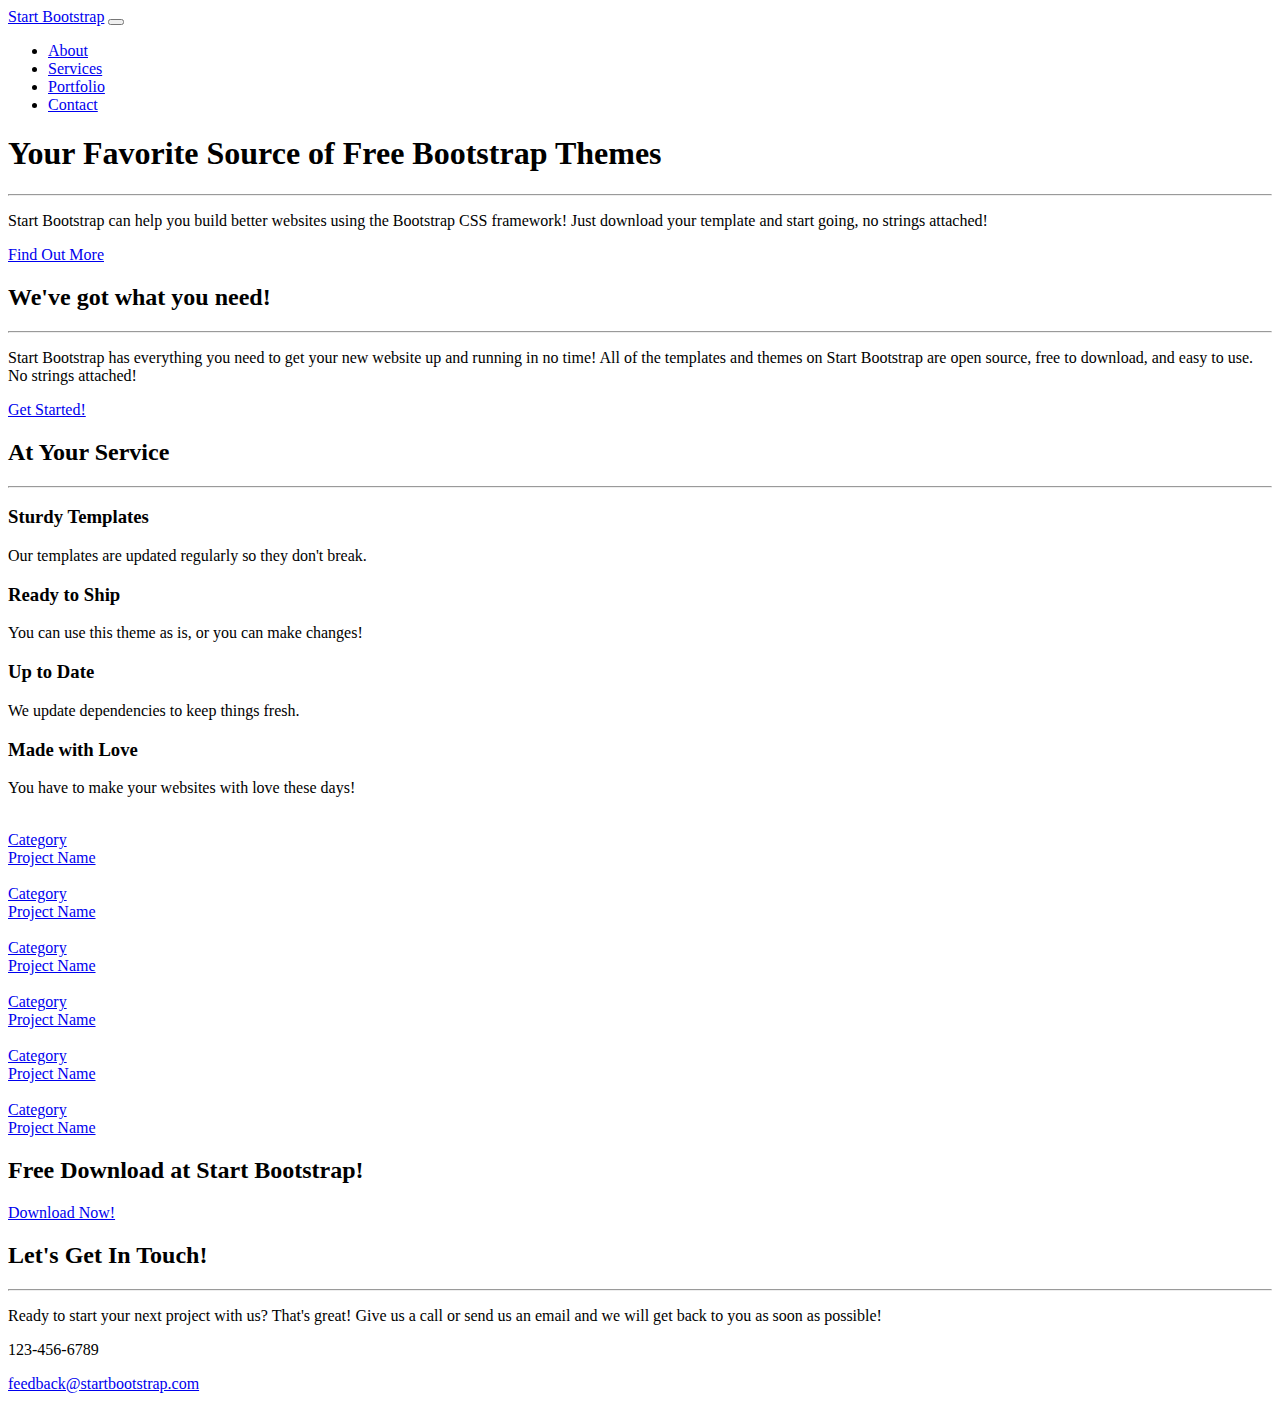
==== index.html @ c8d37601 "Add files via upload" ====
<!DOCTYPE html>
<html lang="en">

  <head>

    <meta charset="utf-8">
    <meta name="viewport" content="width=device-width, initial-scale=1, shrink-to-fit=no">
    <meta name="description" content="">
    <meta name="author" content="">

    <title>Creative - Start Bootstrap Theme</title>

    <!-- Bootstrap core CSS -->
    <link href="vendor/bootstrap/css/bootstrap.min.css" rel="stylesheet">

    <!-- Custom fonts for this template -->
    <link href="vendor/font-awesome/css/font-awesome.min.css" rel="stylesheet" type="text/css">
    <link href='https://fonts.googleapis.com/css?family=Open+Sans:300italic,400italic,600italic,700italic,800italic,400,300,600,700,800' rel='stylesheet' type='text/css'>
    <link href='https://fonts.googleapis.com/css?family=Merriweather:400,300,300italic,400italic,700,700italic,900,900italic' rel='stylesheet' type='text/css'>

    <!-- Plugin CSS -->
    <link href="vendor/magnific-popup/magnific-popup.css" rel="stylesheet">

    <!-- Custom styles for this template -->
    <link href="css/creative.min.css" rel="stylesheet">

  </head>

  <body id="page-top">

    <!-- Navigation -->
    <nav class="navbar navbar-expand-lg navbar-light fixed-top" id="mainNav">
      <div class="container">
        <a class="navbar-brand js-scroll-trigger" href="#page-top">Start Bootstrap</a>
        <button class="navbar-toggler navbar-toggler-right" type="button" data-toggle="collapse" data-target="#navbarResponsive" aria-controls="navbarResponsive" aria-expanded="false" aria-label="Toggle navigation">
          <span class="navbar-toggler-icon"></span>
        </button>
        <div class="collapse navbar-collapse" id="navbarResponsive">
          <ul class="navbar-nav ml-auto">
            <li class="nav-item">
              <a class="nav-link js-scroll-trigger" href="#about">About</a>
            </li>
            <li class="nav-item">
              <a class="nav-link js-scroll-trigger" href="#services">Services</a>
            </li>
            <li class="nav-item">
              <a class="nav-link js-scroll-trigger" href="#portfolio">Portfolio</a>
            </li>
            <li class="nav-item">
              <a class="nav-link js-scroll-trigger" href="#contact">Contact</a>
            </li>
          </ul>
        </div>
      </div>
    </nav>

    <header class="masthead text-center text-white d-flex">
      <div class="container my-auto">
        <div class="row">
          <div class="col-lg-10 mx-auto">
            <h1 class="text-uppercase">
              <strong>Your Favorite Source of Free Bootstrap Themes</strong>
            </h1>
            <hr>
          </div>
          <div class="col-lg-8 mx-auto">
            <p class="text-faded mb-5">Start Bootstrap can help you build better websites using the Bootstrap CSS framework! Just download your template and start going, no strings attached!</p>
            <a class="btn btn-primary btn-xl js-scroll-trigger" href="#about">Find Out More</a>
          </div>
        </div>
      </div>
    </header>

    <section class="bg-primary" id="about">
      <div class="container">
        <div class="row">
          <div class="col-lg-8 mx-auto text-center">
            <h2 class="section-heading text-white">We've got what you need!</h2>
            <hr class="light my-4">
            <p class="text-faded mb-4">Start Bootstrap has everything you need to get your new website up and running in no time! All of the templates and themes on Start Bootstrap are open source, free to download, and easy to use. No strings attached!</p>
            <a class="btn btn-light btn-xl js-scroll-trigger" href="#services">Get Started!</a>
          </div>
        </div>
      </div>
    </section>

    <section id="services">
      <div class="container">
        <div class="row">
          <div class="col-lg-12 text-center">
            <h2 class="section-heading">At Your Service</h2>
            <hr class="my-4">
          </div>
        </div>
      </div>
      <div class="container">
        <div class="row">
          <div class="col-lg-3 col-md-6 text-center">
            <div class="service-box mt-5 mx-auto">
              <i class="fa fa-4x fa-diamond text-primary mb-3 sr-icons"></i>
              <h3 class="mb-3">Sturdy Templates</h3>
              <p class="text-muted mb-0">Our templates are updated regularly so they don't break.</p>
            </div>
          </div>
          <div class="col-lg-3 col-md-6 text-center">
            <div class="service-box mt-5 mx-auto">
              <i class="fa fa-4x fa-paper-plane text-primary mb-3 sr-icons"></i>
              <h3 class="mb-3">Ready to Ship</h3>
              <p class="text-muted mb-0">You can use this theme as is, or you can make changes!</p>
            </div>
          </div>
          <div class="col-lg-3 col-md-6 text-center">
            <div class="service-box mt-5 mx-auto">
              <i class="fa fa-4x fa-newspaper-o text-primary mb-3 sr-icons"></i>
              <h3 class="mb-3">Up to Date</h3>
              <p class="text-muted mb-0">We update dependencies to keep things fresh.</p>
            </div>
          </div>
          <div class="col-lg-3 col-md-6 text-center">
            <div class="service-box mt-5 mx-auto">
              <i class="fa fa-4x fa-heart text-primary mb-3 sr-icons"></i>
              <h3 class="mb-3">Made with Love</h3>
              <p class="text-muted mb-0">You have to make your websites with love these days!</p>
            </div>
          </div>
        </div>
      </div>
    </section>

    <section class="p-0" id="portfolio">
      <div class="container-fluid p-0">
        <div class="row no-gutters popup-gallery">
          <div class="col-lg-4 col-sm-6">
            <a class="portfolio-box" href="img/portfolio/fullsize/1.jpg">
              <img class="img-fluid" src="img/portfolio/thumbnails/1.jpg" alt="">
              <div class="portfolio-box-caption">
                <div class="portfolio-box-caption-content">
                  <div class="project-category text-faded">
                    Category
                  </div>
                  <div class="project-name">
                    Project Name
                  </div>
                </div>
              </div>
            </a>
          </div>
          <div class="col-lg-4 col-sm-6">
            <a class="portfolio-box" href="img/portfolio/fullsize/2.jpg">
              <img class="img-fluid" src="img/portfolio/thumbnails/2.jpg" alt="">
              <div class="portfolio-box-caption">
                <div class="portfolio-box-caption-content">
                  <div class="project-category text-faded">
                    Category
                  </div>
                  <div class="project-name">
                    Project Name
                  </div>
                </div>
              </div>
            </a>
          </div>
          <div class="col-lg-4 col-sm-6">
            <a class="portfolio-box" href="img/portfolio/fullsize/3.jpg">
              <img class="img-fluid" src="img/portfolio/thumbnails/3.jpg" alt="">
              <div class="portfolio-box-caption">
                <div class="portfolio-box-caption-content">
                  <div class="project-category text-faded">
                    Category
                  </div>
                  <div class="project-name">
                    Project Name
                  </div>
                </div>
              </div>
            </a>
          </div>
          <div class="col-lg-4 col-sm-6">
            <a class="portfolio-box" href="img/portfolio/fullsize/4.jpg">
              <img class="img-fluid" src="img/portfolio/thumbnails/4.jpg" alt="">
              <div class="portfolio-box-caption">
                <div class="portfolio-box-caption-content">
                  <div class="project-category text-faded">
                    Category
                  </div>
                  <div class="project-name">
                    Project Name
                  </div>
                </div>
              </div>
            </a>
          </div>
          <div class="col-lg-4 col-sm-6">
            <a class="portfolio-box" href="img/portfolio/fullsize/5.jpg">
              <img class="img-fluid" src="img/portfolio/thumbnails/5.jpg" alt="">
              <div class="portfolio-box-caption">
                <div class="portfolio-box-caption-content">
                  <div class="project-category text-faded">
                    Category
                  </div>
                  <div class="project-name">
                    Project Name
                  </div>
                </div>
              </div>
            </a>
          </div>
          <div class="col-lg-4 col-sm-6">
            <a class="portfolio-box" href="img/portfolio/fullsize/6.jpg">
              <img class="img-fluid" src="img/portfolio/thumbnails/6.jpg" alt="">
              <div class="portfolio-box-caption">
                <div class="portfolio-box-caption-content">
                  <div class="project-category text-faded">
                    Category
                  </div>
                  <div class="project-name">
                    Project Name
                  </div>
                </div>
              </div>
            </a>
          </div>
        </div>
      </div>
    </section>

    <section class="bg-dark text-white">
      <div class="container text-center">
        <h2 class="mb-4">Free Download at Start Bootstrap!</h2>
        <a class="btn btn-light btn-xl sr-button" href="http://startbootstrap.com/template-overviews/creative/">Download Now!</a>
      </div>
    </section>

    <section id="contact">
      <div class="container">
        <div class="row">
          <div class="col-lg-8 mx-auto text-center">
            <h2 class="section-heading">Let's Get In Touch!</h2>
            <hr class="my-4">
            <p class="mb-5">Ready to start your next project with us? That's great! Give us a call or send us an email and we will get back to you as soon as possible!</p>
          </div>
        </div>
        <div class="row">
          <div class="col-lg-4 ml-auto text-center">
            <i class="fa fa-phone fa-3x mb-3 sr-contact"></i>
            <p>123-456-6789</p>
          </div>
          <div class="col-lg-4 mr-auto text-center">
            <i class="fa fa-envelope-o fa-3x mb-3 sr-contact"></i>
            <p>
              <a href="mailto:your-email@your-domain.com">feedback@startbootstrap.com</a>
            </p>
          </div>
        </div>
      </div>
    </section>

    <!-- Bootstrap core JavaScript -->
    <script src="vendor/jquery/jquery.min.js"></script>
    <script src="vendor/bootstrap/js/bootstrap.bundle.min.js"></script>

    <!-- Plugin JavaScript -->
    <script src="vendor/jquery-easing/jquery.easing.min.js"></script>
    <script src="vendor/scrollreveal/scrollreveal.min.js"></script>
    <script src="vendor/magnific-popup/jquery.magnific-popup.min.js"></script>

    <!-- Custom scripts for this template -->
    <script src="js/creative.min.js"></script>

  </body>

</html>
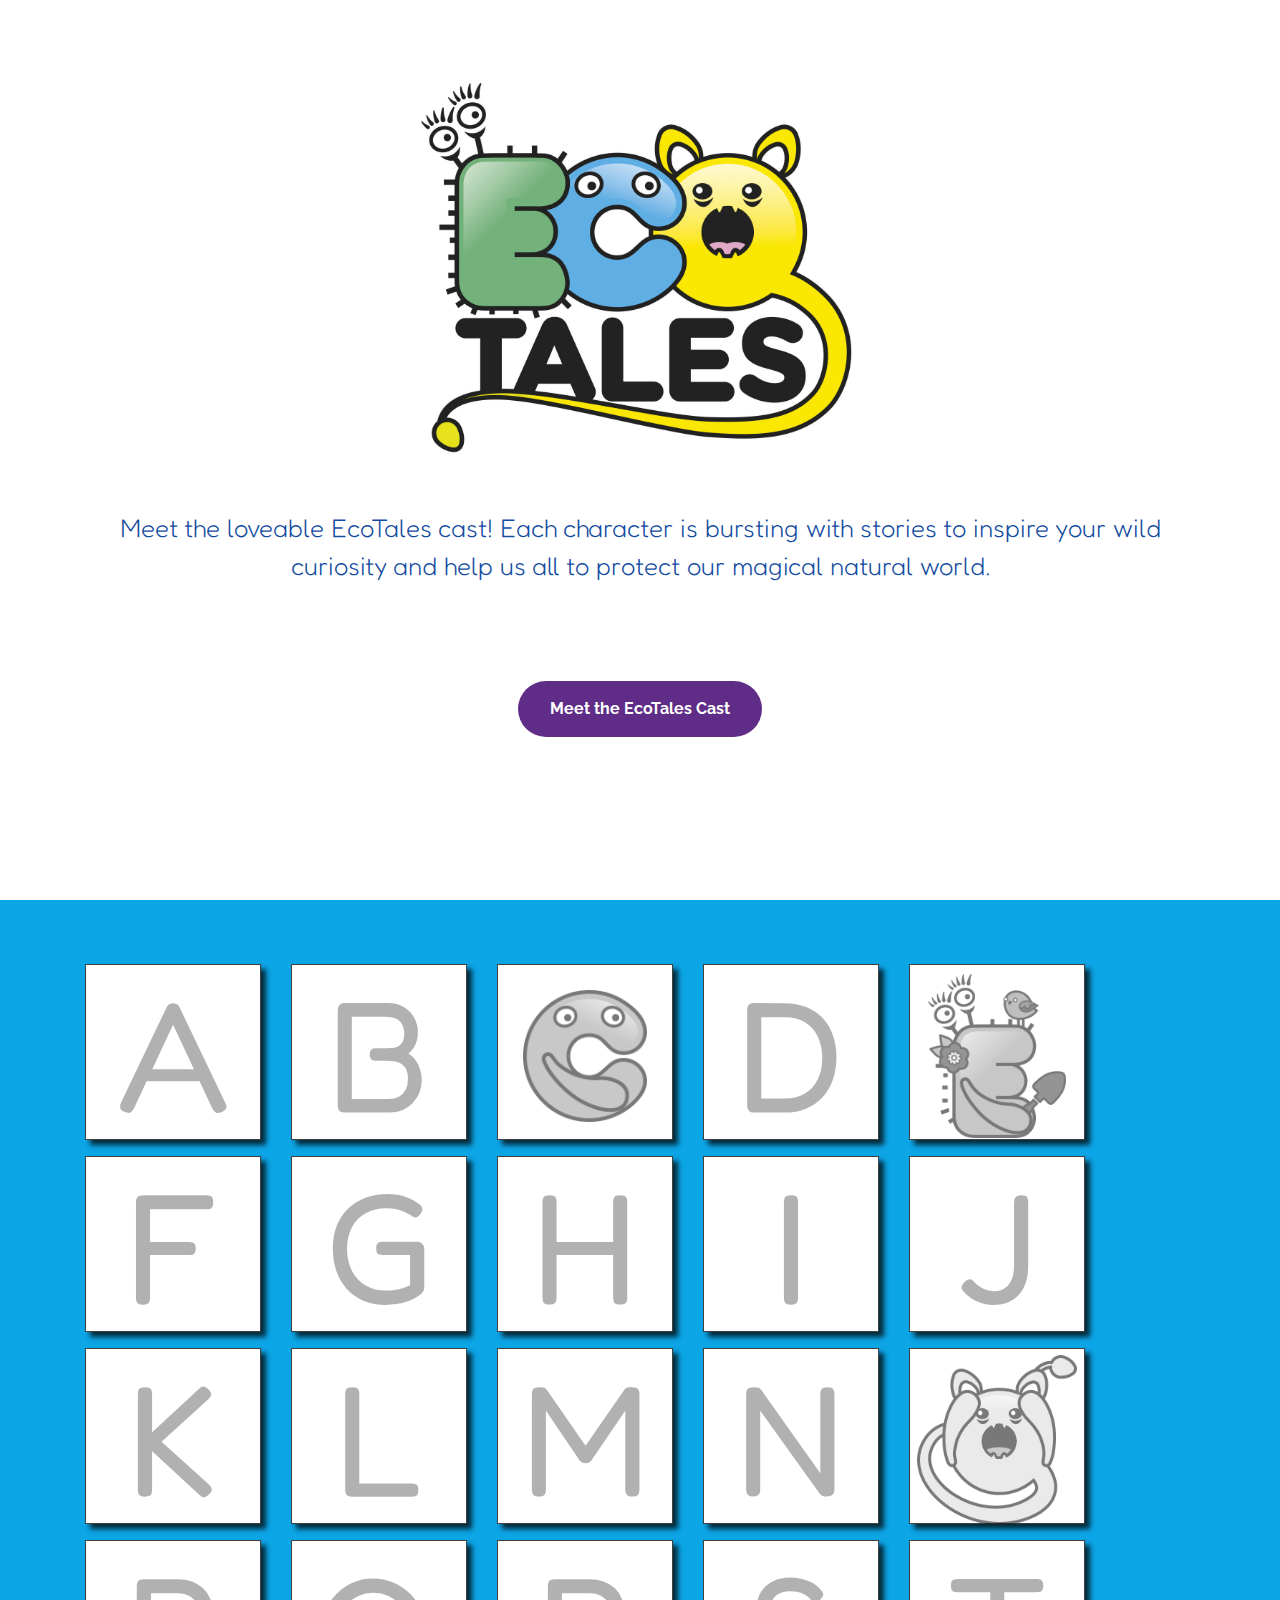
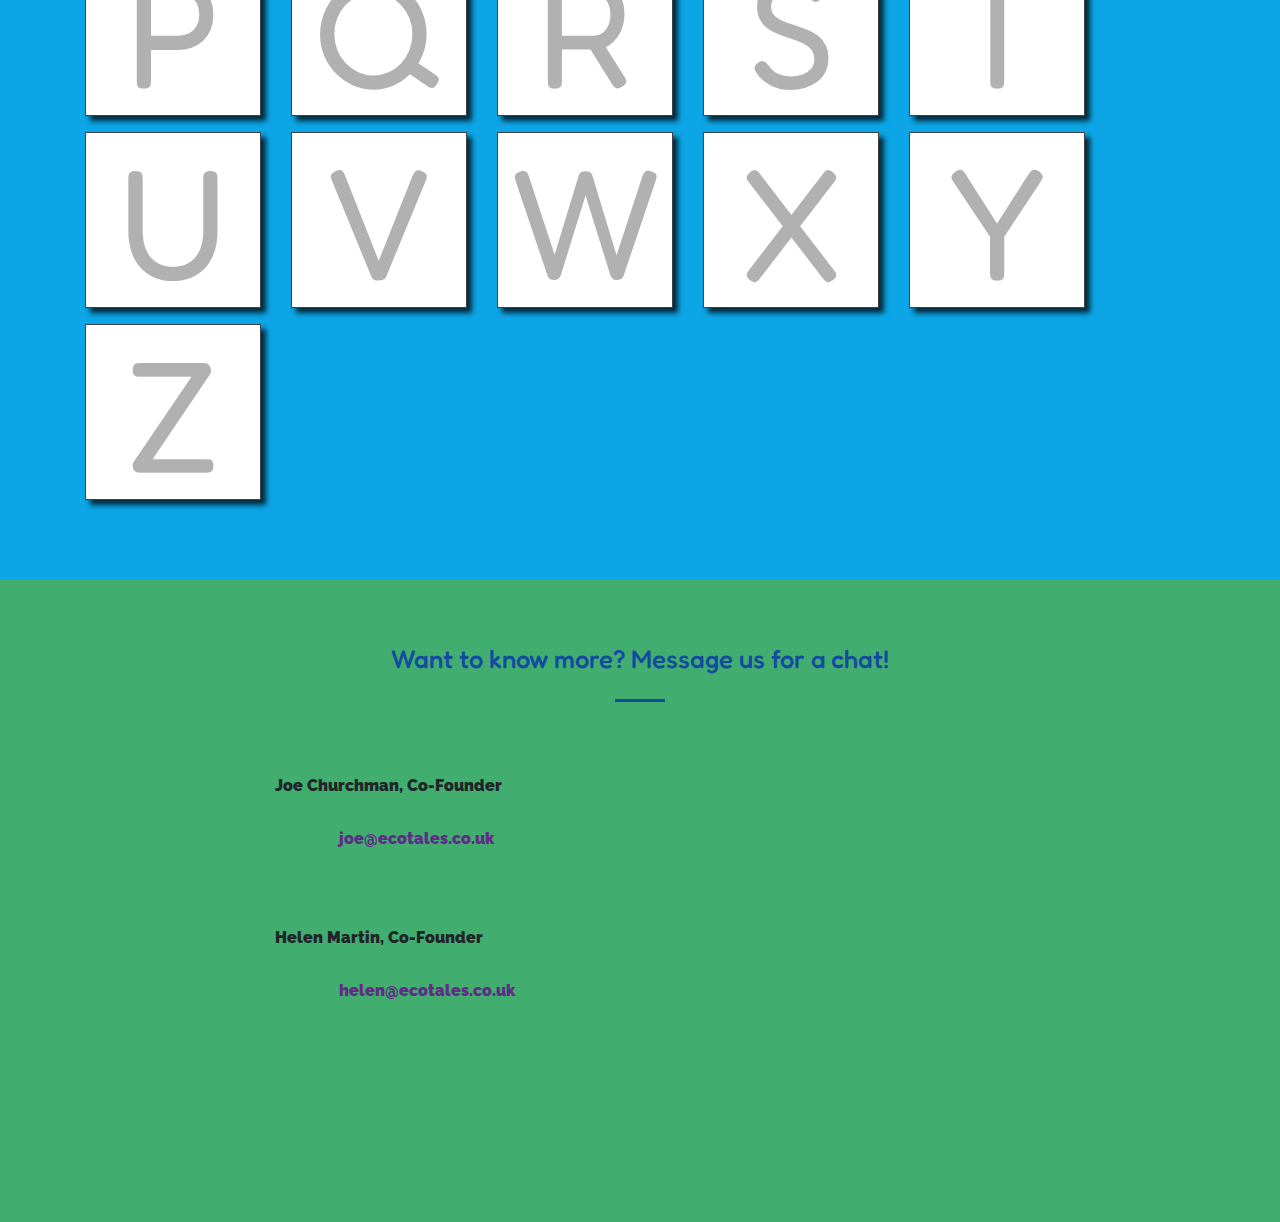
==== commit 66d33964: "e" ====
--- a/index.html
+++ b/index.html
@@ -8,43 +8,36 @@
     <meta name="description" content="">
     <meta name="author" content="">
 
-    <title>Creative - Start Bootstrap Theme</title>
+    <title>EcoTales</title>
 
     <!-- Bootstrap core CSS -->
     <link href="vendor/bootstrap/css/bootstrap.min.css" rel="stylesheet">
 
     <!-- Custom fonts for this template -->
     <link href="vendor/font-awesome/css/font-awesome.min.css" rel="stylesheet" type="text/css">
-    <link href='https://fonts.googleapis.com/css?family=Open+Sans:300italic,400italic,600italic,700italic,800italic,400,300,600,700,800' rel='stylesheet' type='text/css'>
-    <link href='https://fonts.googleapis.com/css?family=Merriweather:400,300,300italic,400italic,700,700italic,900,900italic' rel='stylesheet' type='text/css'>
+    <link href="https://fonts.googleapis.com/css?family=Fredoka+One|Raleway" rel="stylesheet">
 
     <!-- Plugin CSS -->
     <link href="vendor/magnific-popup/magnific-popup.css" rel="stylesheet">
 
     <!-- Custom styles for this template -->
-    <link href="css/creative.min.css" rel="stylesheet">
+    <link href="css/creative.css" rel="stylesheet">
 
   </head>
 
-  <body id="page-top">
+  <body id="home">
 
     <!-- Navigation -->
     <nav class="navbar navbar-expand-lg navbar-light fixed-top" id="mainNav">
       <div class="container">
-        <a class="navbar-brand js-scroll-trigger" href="#page-top">Start Bootstrap</a>
+        <a class="navbar-brand js-scroll-trigger headline" href="#page-top"><img src="img/nav-logo.png" /></a>
         <button class="navbar-toggler navbar-toggler-right" type="button" data-toggle="collapse" data-target="#navbarResponsive" aria-controls="navbarResponsive" aria-expanded="false" aria-label="Toggle navigation">
           <span class="navbar-toggler-icon"></span>
         </button>
         <div class="collapse navbar-collapse" id="navbarResponsive">
           <ul class="navbar-nav ml-auto">
             <li class="nav-item">
-              <a class="nav-link js-scroll-trigger" href="#about">About</a>
-            </li>
-            <li class="nav-item">
-              <a class="nav-link js-scroll-trigger" href="#services">Services</a>
-            </li>
-            <li class="nav-item">
-              <a class="nav-link js-scroll-trigger" href="#portfolio">Portfolio</a>
+              <a class="nav-link js-scroll-trigger" href="#cast">Cast</a>
             </li>
             <li class="nav-item">
               <a class="nav-link js-scroll-trigger" href="#contact">Contact</a>
@@ -57,199 +50,93 @@
     <header class="masthead text-center text-white d-flex">
       <div class="container my-auto">
         <div class="row">
-          <div class="col-lg-10 mx-auto">
-            <h1 class="text-uppercase">
-              <strong>Your Favorite Source of Free Bootstrap Themes</strong>
-            </h1>
-            <hr>
+          <div class="col-lg-12 mx-auto">
+            <img class="mast-logo-width" src="img/logo.jpg" />
           </div>
-          <div class="col-lg-8 mx-auto">
-            <p class="text-faded mb-5">Start Bootstrap can help you build better websites using the Bootstrap CSS framework! Just download your template and start going, no strings attached!</p>
-            <a class="btn btn-primary btn-xl js-scroll-trigger" href="#about">Find Out More</a>
+          <div class="col-lg-12 mx-auto">
+            <p class="headline text-faded mb-5 banner">Meet the loveable EcoTales cast! Each character is bursting with stories to inspire your wild curiosity and help us all to protect our magical natural world.</p>
+            <a class="btn btn-primary btn-xl js-scroll-trigger" href="#cast">Meet the EcoTales Cast</a>
           </div>
         </div>
       </div>
     </header>
 
-    <section class="bg-primary" id="about">
+    <section class="text-center text-white text-center d-flex no-bottom-margin" id="cast" style="background:rgb(12,165,230)">
       <div class="container">
         <div class="row">
-          <div class="col-lg-8 mx-auto text-center">
-            <h2 class="section-heading text-white">We've got what you need!</h2>
-            <hr class="light my-4">
-            <p class="text-faded mb-4">Start Bootstrap has everything you need to get your new website up and running in no time! All of the templates and themes on Start Bootstrap are open source, free to download, and easy to use. No strings attached!</p>
-            <a class="btn btn-light btn-xl js-scroll-trigger" href="#services">Get Started!</a>
-          </div>
-        </div>
-      </div>
-    </section>
-
-    <section id="services">
-      <div class="container">
-        <div class="row">
-          <div class="col-lg-12 text-center">
-            <h2 class="section-heading">At Your Service</h2>
-            <hr class="my-4">
-          </div>
-        </div>
-      </div>
-      <div class="container">
-        <div class="row">
-          <div class="col-lg-3 col-md-6 text-center">
-            <div class="service-box mt-5 mx-auto">
-              <i class="fa fa-4x fa-diamond text-primary mb-3 sr-icons"></i>
-              <h3 class="mb-3">Sturdy Templates</h3>
-              <p class="text-muted mb-0">Our templates are updated regularly so they don't break.</p>
-            </div>
-          </div>
-          <div class="col-lg-3 col-md-6 text-center">
-            <div class="service-box mt-5 mx-auto">
-              <i class="fa fa-4x fa-paper-plane text-primary mb-3 sr-icons"></i>
-              <h3 class="mb-3">Ready to Ship</h3>
-              <p class="text-muted mb-0">You can use this theme as is, or you can make changes!</p>
-            </div>
-          </div>
-          <div class="col-lg-3 col-md-6 text-center">
-            <div class="service-box mt-5 mx-auto">
-              <i class="fa fa-4x fa-newspaper-o text-primary mb-3 sr-icons"></i>
-              <h3 class="mb-3">Up to Date</h3>
-              <p class="text-muted mb-0">We update dependencies to keep things fresh.</p>
-            </div>
-          </div>
-          <div class="col-lg-3 col-md-6 text-center">
-            <div class="service-box mt-5 mx-auto">
-              <i class="fa fa-4x fa-heart text-primary mb-3 sr-icons"></i>
-              <h3 class="mb-3">Made with Love</h3>
-              <p class="text-muted mb-0">You have to make your websites with love these days!</p>
+          <div class="col-lg-12 mx-auto">
+            <div class="row">
+              <div class="col-sm-2 alphabet"><div class="grid-square"><div class="letter">A</div></div></div>
+              <div class="col-sm-2 alphabet"><div class="grid-square"><div class="letter">B</div></div></div>
+              <div class="col-sm-2"><div class="grid-square"><div class="letter character"><a class="simple-ajax-popup-align-top" href="c.html"><img src="img/c.png" style="width:74%!important;"/></a></div></div></div>
+              <div class="col-sm-2 alphabet"><div class="grid-square alphabet"><div class="letter">D</div></div></div>
+              <div class="col-sm-2"><div class="grid-square"><div class="letter character"><a class="simple-ajax-popup-align-top" href="e.html"><img src="img/e.png" style="width:82%!important;"/></a></div></div></div>
+              <div class="col-sm-2 alphabet"><div class="grid-square"><div class="letter">F</div></div></div>
+              <div class="col-sm-2 alphabet"><div class="grid-square"><div class="letter">G</div></div></div>
+              <div class="col-sm-2 alphabet"><div class="grid-square"><div class="letter">H</div></div></div>
+              <div class="col-sm-2 alphabet"><div class="grid-square"><div class="letter">I</div></div></div>
+              <div class="col-sm-2 alphabet"><div class="grid-square"><div class="letter">J</div></div></div>
+              <div class="col-sm-2 alphabet"><div class="grid-square"><div class="letter">K</div></div></div>
+              <div class="col-sm-2 alphabet"><div class="grid-square"><div class="letter">L</div></div></div>
+              <div class="col-sm-2 alphabet"><div class="grid-square"><div class="letter">M</div></div></div>
+              <div class="col-sm-2 alphabet"><div class="grid-square"><div class="letter">N</div></div></div>
+              <div class="col-sm-2"><div class="grid-square"><div class="letter character"><a class="simple-ajax-popup-align-top" href="o.html"><img src="img/o.png" style="width:96%!important;"/></a></div></div></div>
+              <div class="col-sm-2 alphabet"><div class="grid-square"><div class="letter">P</div></div></div>
+              <div class="col-sm-2 alphabet"><div class="grid-square"><div class="letter">Q</div></div></div>
+              <div class="col-sm-2 alphabet"><div class="grid-square"><div class="letter">R</div></div></div>
+              <div class="col-sm-2 alphabet"><div class="grid-square"><div class="letter">S</div></div></div>
+              <div class="col-sm-2 alphabet"><div class="grid-square"><div class="letter">T</div></div></div>
+              <div class="col-sm-2 alphabet"><div class="grid-square"><div class="letter">U</div></div></div>
+              <div class="col-sm-2 alphabet"><div class="grid-square"><div class="letter">V</div></div></div>
+              <div class="col-sm-2 alphabet"><div class="grid-square"><div class="letter">W</div></div></div>
+              <div class="col-sm-2 alphabet"><div class="grid-square"><div class="letter">X</div></div></div>
+              <div class="col-sm-2 alphabet"><div class="grid-square"><div class="letter">Y</div></div></div>
+              <div class="col-sm-2 alphabet"><div class="grid-square"><div class="letter">Z</div></div></div>
             </div>
           </div>
         </div>
       </div>
     </section>
 
-    <section class="p-0" id="portfolio">
-      <div class="container-fluid p-0">
-        <div class="row no-gutters popup-gallery">
-          <div class="col-lg-4 col-sm-6">
-            <a class="portfolio-box" href="img/portfolio/fullsize/1.jpg">
-              <img class="img-fluid" src="img/portfolio/thumbnails/1.jpg" alt="">
-              <div class="portfolio-box-caption">
-                <div class="portfolio-box-caption-content">
-                  <div class="project-category text-faded">
-                    Category
-                  </div>
-                  <div class="project-name">
-                    Project Name
-                  </div>
-                </div>
-              </div>
-            </a>
-          </div>
-          <div class="col-lg-4 col-sm-6">
-            <a class="portfolio-box" href="img/portfolio/fullsize/2.jpg">
-              <img class="img-fluid" src="img/portfolio/thumbnails/2.jpg" alt="">
-              <div class="portfolio-box-caption">
-                <div class="portfolio-box-caption-content">
-                  <div class="project-category text-faded">
-                    Category
-                  </div>
-                  <div class="project-name">
-                    Project Name
-                  </div>
-                </div>
-              </div>
-            </a>
-          </div>
-          <div class="col-lg-4 col-sm-6">
-            <a class="portfolio-box" href="img/portfolio/fullsize/3.jpg">
-              <img class="img-fluid" src="img/portfolio/thumbnails/3.jpg" alt="">
-              <div class="portfolio-box-caption">
-                <div class="portfolio-box-caption-content">
-                  <div class="project-category text-faded">
-                    Category
-                  </div>
-                  <div class="project-name">
-                    Project Name
-                  </div>
-                </div>
-              </div>
-            </a>
-          </div>
-          <div class="col-lg-4 col-sm-6">
-            <a class="portfolio-box" href="img/portfolio/fullsize/4.jpg">
-              <img class="img-fluid" src="img/portfolio/thumbnails/4.jpg" alt="">
-              <div class="portfolio-box-caption">
-                <div class="portfolio-box-caption-content">
-                  <div class="project-category text-faded">
-                    Category
-                  </div>
-                  <div class="project-name">
-                    Project Name
-                  </div>
-                </div>
-              </div>
-            </a>
-          </div>
-          <div class="col-lg-4 col-sm-6">
-            <a class="portfolio-box" href="img/portfolio/fullsize/5.jpg">
-              <img class="img-fluid" src="img/portfolio/thumbnails/5.jpg" alt="">
-              <div class="portfolio-box-caption">
-                <div class="portfolio-box-caption-content">
-                  <div class="project-category text-faded">
-                    Category
-                  </div>
-                  <div class="project-name">
-                    Project Name
-                  </div>
-                </div>
-              </div>
-            </a>
-          </div>
-          <div class="col-lg-4 col-sm-6">
-            <a class="portfolio-box" href="img/portfolio/fullsize/6.jpg">
-              <img class="img-fluid" src="img/portfolio/thumbnails/6.jpg" alt="">
-              <div class="portfolio-box-caption">
-                <div class="portfolio-box-caption-content">
-                  <div class="project-category text-faded">
-                    Category
-                  </div>
-                  <div class="project-name">
-                    Project Name
-                  </div>
-                </div>
-              </div>
-            </a>
+    <section id="contact" class="no-bottom-margin" style="background:rgb(65,174,111)">
+      <div class="container bold-text">
+        <div class="row">
+          <div class="col-lg-8 mx-auto text-center">
+            <h2 class="section-heading headline">Want to know more? Message us for a chat!</h2>
+            <hr class="my-4">
           </div>
         </div>
-      </div>
-    </section>
-
-    <section class="bg-dark text-white">
-      <div class="container text-center">
-        <h2 class="mb-4">Free Download at Start Bootstrap!</h2>
-        <a class="btn btn-light btn-xl sr-button" href="http://startbootstrap.com/template-overviews/creative/">Download Now!</a>
-      </div>
-    </section>
-
-    <section id="contact">
-      <div class="container">
-        <div class="row">
-          <div class="col-lg-8 mx-auto text-center">
-            <h2 class="section-heading">Let's Get In Touch!</h2>
-            <hr class="my-4">
-            <p class="mb-5">Ready to start your next project with us? That's great! Give us a call or send us an email and we will get back to you as soon as possible!</p>
+        <div class="row contact-padding">
+          <div class="col-lg-10 ml-auto">
+            <p>Joe Churchman, Co-Founder</p>
           </div>
         </div>
         <div class="row">
-          <div class="col-lg-4 ml-auto text-center">
-            <i class="fa fa-phone fa-3x mb-3 sr-contact"></i>
-            <p>123-456-6789</p>
+          <div class="col-lg-10 ml-auto">
+            <i class="fa fa-envelope-o fa-3x mb-3 sr-contact contact-icon"></i>
+            <p class="contact-text">
+              <a href="mailto:joe@ecotales.co.uk">joe@ecotales.co.uk</a>
+            </p>
           </div>
-          <div class="col-lg-4 mr-auto text-center">
-            <i class="fa fa-envelope-o fa-3x mb-3 sr-contact"></i>
-            <p>
-              <a href="mailto:your-email@your-domain.com">feedback@startbootstrap.com</a>
+        </div>
+        <div class="row contact-padding">
+          <div class="col-lg-10 ml-auto">
+            <p>Helen Martin, Co-Founder</p>
+          </div>
+        </div>
+        <div class="row">
+          <div class="col-lg-10 ml-auto">
+            <i class="fa fa-envelope-o fa-3x mb-3 sr-contact contact-icon"></i>
+            <p class="contact-text">
+              <a href="mailto:helen@ecotales.co.uk">helen@ecotales.co.uk</a>
             </p>
+          </div>
+        </div>
+        <div class="row social-icons">
+          <div class="col-lg-12 ml-auto text-center">
+            <a href="https://www.instagram.com/ecotales/"><i class="fa fa-instagram fa-3x mb-3 sr-contact" aria-hidden="true"></i></a>
+            <a href="https://www.facebook.com/EcoTales/"><i class="fa fa-facebook-official fa-3x mb-3 sr-contact" aria-hidden="true"></i></a>
+            <a href="https://twitter.com/ecotales?lang=en"><i class="fa fa-twitter fa-3x mb-3 sr-contact" aria-hidden="true"></i></a>
           </div>
         </div>
       </div>
@@ -261,11 +148,11 @@
 
     <!-- Plugin JavaScript -->
     <script src="vendor/jquery-easing/jquery.easing.min.js"></script>
-    <script src="vendor/scrollreveal/scrollreveal.min.js"></script>
+    <script src="vendor/scrollreveal/scrollreveal.js"></script>
     <script src="vendor/magnific-popup/jquery.magnific-popup.min.js"></script>
 
     <!-- Custom scripts for this template -->
-    <script src="js/creative.min.js"></script>
+    <script src="js/creative.js"></script>
 
   </body>
 
--- a/css/creative.css
+++ b/css/creative.css
@@ -0,0 +1,476 @@
+body,
+html {
+  width: 100%;
+  height: 100%;
+}
+
+body {
+  font-family: 'Raleway', sans-serif;
+}
+
+hr {
+  max-width: 50px;
+  border-width: 3px;
+  border-color: rgb(19,76,159);
+}
+
+hr.light {
+  border-color: #fff;
+}
+
+a {
+  color: rgb(95,45,136);
+  -webkit-transition: all 0.2s;
+  -moz-transition: all 0.2s;
+  transition: all 0.2s;
+}
+
+a:hover {
+  color:rgb(212,0,26)!important;
+}
+
+h1,
+h2,
+h3,
+h4,
+h5,
+h6 {
+  font-family: 'Open Sans', 'Helvetica Neue', Arial, sans-serif;
+}
+
+.bg-primary {
+  background-color: #ffffb5 !important;
+}
+
+.bg-dark {
+  background-color: #ffffb5 !important;
+}
+
+.text-faded {
+  color: rgba(255, 255, 255, 0.7);
+}
+
+section {
+  padding: 4rem 0;
+  margin-bottom: 12rem;
+}
+
+.section-heading {
+  margin-top: 0;
+}
+
+::-moz-selection {
+  color: #fff;
+  background: #212529;
+  text-shadow: none;
+}
+
+::selection {
+  color: #fff;
+  background: #212529;
+  text-shadow: none;
+}
+
+img::selection {
+  color: #fff;
+  background: transparent;
+}
+
+img::-moz-selection {
+  color: #fff;
+  background: transparent;
+}
+
+#mainNav {
+  border-bottom: 1px solid rgba(33, 37, 41, 0.1);
+  background-color: #fff;
+  -font-family: 'Open Sans', 'Helvetica Neue', Arial, sans-serif;
+  font-family: 'Fredoka One', cursive;
+  -webkit-transition: all 0.2s;
+  -moz-transition: all 0.2s;
+  transition: all 0.2s;
+}
+
+#mainNav .navbar-brand {
+  font-weight: 700;
+  -text-transform: uppercase;
+  color: rgb(95,45,136);
+  -font-family: 'Open Sans', 'Helvetica Neue', Arial, sans-serif;
+  font-family: 'Fredoka One', cursive;
+  -webkit-text-stroke-width: 0px;
+  -webkit-text-stroke-color: #000000;
+}
+.navbar-brand img{
+  width:26%;
+}
+
+#mainNav .navbar-brand:focus, #mainNav .navbar-brand:hover {
+  color: #13a3f0;
+}
+
+#mainNav .navbar-brand img{
+  opacity:0;
+}
+
+#mainNav .navbar-nav > li.nav-item > a.nav-link,
+#mainNav .navbar-nav > li.nav-item > a.nav-link:focus {
+  font-size: .9rem;
+  font-weight: 700;
+  -text-transform: uppercase;
+  color: #212529;
+}
+
+#mainNav .navbar-nav > li.nav-item > a.nav-link:hover,
+#mainNav .navbar-nav > li.nav-item > a.nav-link:focus:hover {
+  color: rgb(95,45,136);
+}
+
+#mainNav .navbar-nav > li.nav-item > a.nav-link.active,
+#mainNav .navbar-nav > li.nav-item > a.nav-link:focus.active {
+  color: rgb(95,45,136) !important;
+  background-color: transparent;
+}
+
+#mainNav .navbar-nav > li.nav-item > a.nav-link.active:hover,
+#mainNav .navbar-nav > li.nav-item > a.nav-link:focus.active:hover {
+  background-color: transparent;
+}
+
+@media (min-width: 992px) {
+  #mainNav {
+    border-color: transparent;
+    background-color: transparent;
+  }
+  #mainNav .navbar-brand {
+    color: rgba(255, 255, 255, 0.7);
+  }
+  #mainNav .navbar-brand:focus, #mainNav .navbar-brand:hover {
+    color: #fff;
+  }
+  #mainNav .navbar-nav > li.nav-item > a.nav-link {
+    -padding: 0.5rem 1rem;
+  }
+  #mainNav .navbar-nav > li.nav-item > a.nav-link,
+  #mainNav .navbar-nav > li.nav-item > a.nav-link:focus {
+    color: rgba(255, 255, 255, 0.7);
+  }
+  #mainNav .navbar-nav > li.nav-item > a.nav-link:hover,
+  #mainNav .navbar-nav > li.nav-item > a.nav-link:focus:hover {
+    color: #fff;
+  }
+  #mainNav.navbar-shrink {
+    border-bottom: 1px solid rgba(33, 37, 41, 0.1);
+    background-color: #f9f9f9;
+  }
+  #mainNav.navbar-shrink img {
+    opacity:1;
+    -webkit-transition: all 0.2s;
+    -moz-transition: all 0.2s;
+    transition: all 0.2s;
+  }
+
+  #mainNav.navbar-shrink .navbar-brand {
+    color: #04c783;
+    -webkit-text-stroke-width: .5px;
+  }
+  #mainNav.navbar-shrink .navbar-brand:focus, #mainNav.navbar-shrink .navbar-brand:hover {
+    color: #04c783;
+    -webkit-text-stroke-width: .5px;
+  }
+  #mainNav.navbar-shrink .navbar-nav > li.nav-item > a.nav-link,
+  #mainNav.navbar-shrink .navbar-nav > li.nav-item > a.nav-link:focus {
+    color: #212529;
+  }
+  #mainNav.navbar-shrink .navbar-nav > li.nav-item > a.nav-link:hover,
+  #mainNav.navbar-shrink .navbar-nav > li.nav-item > a.nav-link:focus:hover {
+    color: rgb(95,45,136);
+    -webkit-text-stroke-width: .5px;
+  }
+}
+
+header.masthead {
+  -padding-top: 10rem;
+  -padding-bottom: calc(10rem - 56px);
+}
+
+header.masthead hr {
+  margin-top: 30px;
+  margin-bottom: 30px;
+}
+
+header.masthead h1 {
+  font-size: 2rem;
+}
+
+header.masthead p {
+  font-weight: 300;
+}
+.navbar{
+  display:none;
+}
+
+@media (min-width: 576px) {
+
+  .col-sm-2{
+    max-width:100%;
+  }
+  .mast-logo-width{
+    width:60%!important;
+  }
+}
+
+@media (min-width: 768px) {
+
+  .alphabet{
+    display:block!important;
+  }
+  .headline{
+    font-size:1.6rem!important;
+  }
+  .btn-xl{
+    margin:0rem 0 6rem 0!important;
+  }
+  .character-description{
+    font-size:1.6rem!important;
+  }
+}
+
+@media (min-width: 992px) {
+  header.masthead {
+    height: 100vh;
+    min-height: 650px;
+    padding-top: 0;
+    padding-bottom: 0;
+  }
+  header.masthead h1 {
+    font-size: 3rem;
+  }
+  .navbar{
+    display: block;
+  }
+  .mast-logo-width{
+    width:40%!important;
+  }
+  .grid-square > .letter{
+    font-size:9rem;
+    margin-top:-3;
+  }
+  .grid-square img{
+    width:82%!important;
+  }
+}
+
+@media (min-width: 1200px) {
+  header.masthead h1 {
+    font-size: 4rem;
+  }
+}
+
+.service-box {
+  max-width: 400px;
+}
+
+.portfolio-box {
+  position: relative;
+  display: block;
+  max-width: 650px;
+  margin: 0 auto;
+}
+
+.portfolio-box .portfolio-box-caption {
+  position: absolute;
+  bottom: 0;
+  display: block;
+  width: 100%;
+  height: 100%;
+  text-align: center;
+  opacity: 0;
+  color: #fff;
+  background: rgba(240, 95, 64, 0.9);
+  -webkit-transition: all 0.2s;
+  -moz-transition: all 0.2s;
+  transition: all 0.2s;
+}
+
+.portfolio-box .portfolio-box-caption .portfolio-box-caption-content {
+  position: absolute;
+  top: 50%;
+  width: 100%;
+  transform: translateY(-50%);
+  text-align: center;
+}
+
+.portfolio-box .portfolio-box-caption .portfolio-box-caption-content .project-category,
+.portfolio-box .portfolio-box-caption .portfolio-box-caption-content .project-name {
+  padding: 0 15px;
+  font-family: 'Open Sans', 'Helvetica Neue', Arial, sans-serif;
+}
+
+.portfolio-box .portfolio-box-caption .portfolio-box-caption-content .project-category {
+  font-size: 14px;
+  font-weight: 600;
+  text-transform: uppercase;
+}
+
+.portfolio-box .portfolio-box-caption .portfolio-box-caption-content .project-name {
+  font-size: 18px;
+}
+
+.portfolio-box:hover .portfolio-box-caption {
+  opacity: 1;
+}
+
+.portfolio-box:focus {
+  outline: none;
+}
+
+@media (min-width: 768px) {
+  .portfolio-box .portfolio-box-caption .portfolio-box-caption-content .project-category {
+    font-size: 16px;
+  }
+  .portfolio-box .portfolio-box-caption .portfolio-box-caption-content .project-name {
+    font-size: 22px;
+  }
+}
+
+.text-primary {
+  color: rgb(95,45,136) !important;
+}
+
+.btn {
+  font-weight: 700;
+  -text-transform: uppercase;
+  border: none;
+  border-radius: 300px;
+  -font-family: 'Open Sans', 'Helvetica Neue', Arial, sans-serif;
+  font-family: 'Raleway', sans-serif;
+}
+
+.btn-xl {
+  padding: 1rem 2rem;
+  margin:-2rem 0 8rem 0;
+}
+
+.btn-primary {
+  background-color: rgb(95,45,136);
+  border-color: rgb(95,45,136);
+}
+
+.btn-primary:hover, .btn-primary:focus, .btn-primary:active {
+  color: #fff;
+  background-color: rgb(95,45,100) !important;
+}
+
+.btn-primary:active, .btn-primary:focus {
+  box-shadow: 0 0 0 0.2rem rgba(240, 95, 64, 0.5) !important;
+}
+
+
+.body{
+  background-color:#f9f9f9;
+}
+.headline{
+  font-family: 'Fredoka One', cursive;
+  font-size: 1.3rem;
+  color: rgb(19,76,159);
+}
+.banner{
+  margin-top:3rem !important;
+  margin-bottom:6rem !important;
+}
+.body-text{
+  font-family: 'Raleway', sans-serif;
+}
+.grid-square{
+  border: 1px solid rgba(0,0,0,0.75);
+  background:#fff;
+  padding: .2rem;
+  margin-bottom:1rem;
+  width: 11rem;
+  height: 11rem;
+  -webkit-box-shadow: 5px 5px 5px 0px rgba(0,0,0,0.75);
+  -moz-box-shadow: 5px 5px 5px 0px rgba(0,0,0,0.75);
+  box-shadow: 5px 5px 5px 0px rgba(0,0,0,0.75);
+  margin:0 auto 1rem auto;
+}
+.grid-square > .letter{
+  color: #000000;
+  font-family: 'Fredoka One', cursive;
+  font-size: 9.8rem;
+  margin-top:-2rem;
+  opacity:.3;
+}
+.grid-square > .letter.character{
+  opacity:.6;
+}
+.grid-square > .letter.character:hover{
+  opacity:1;
+  cursor:pointer;
+}
+.grid-square > .letter.character img:hover{
+  -webkit-filter: grayscale(0%);
+  filter: grayscale(0%);
+}
+.grid-square img{
+  width:70%;
+  margin-top:-2rem;
+  -webkit-filter: grayscale(100%);
+  filter: grayscale(100%);
+}
+.alphabet{
+  display:none;
+}
+.contact-icon{
+  float:left;
+}
+.contact-text{
+  padding: .8rem 0 0 4rem;
+}
+.contact-padding{
+  padding-top:3rem;
+}
+.mast-logo-width{
+  width:90%;
+}
+.bold-text{
+  font-weight: 1000;
+}
+.button-spacer{
+  margin-top:6rem;
+}
+.no-bottom-margin{
+  margin-bottom:0;
+}
+
+.mfp-content{
+  max-width:1024px!important;
+}
+
+.social-icons{
+  padding-top:8rem;
+}
+.social-icons i{
+  margin: 0 1rem;
+}
+#contact{
+  padding-bottom:0;
+}
+.btn:hover{
+  background:rgb(212,0,26)!important;
+  color:#fff!important;
+}
+
+.character-description{
+    font-family: 'Raleway', cursive;
+    font-size: 1.2rem;
+    background: #fff;
+    padding:3rem 3rem;
+    max-width:1024px;
+}
+.character-description img{
+  float:left;
+  margin:-20px 30px 0 -.1rem;
+}
+a{
+  outline: none!important;
+}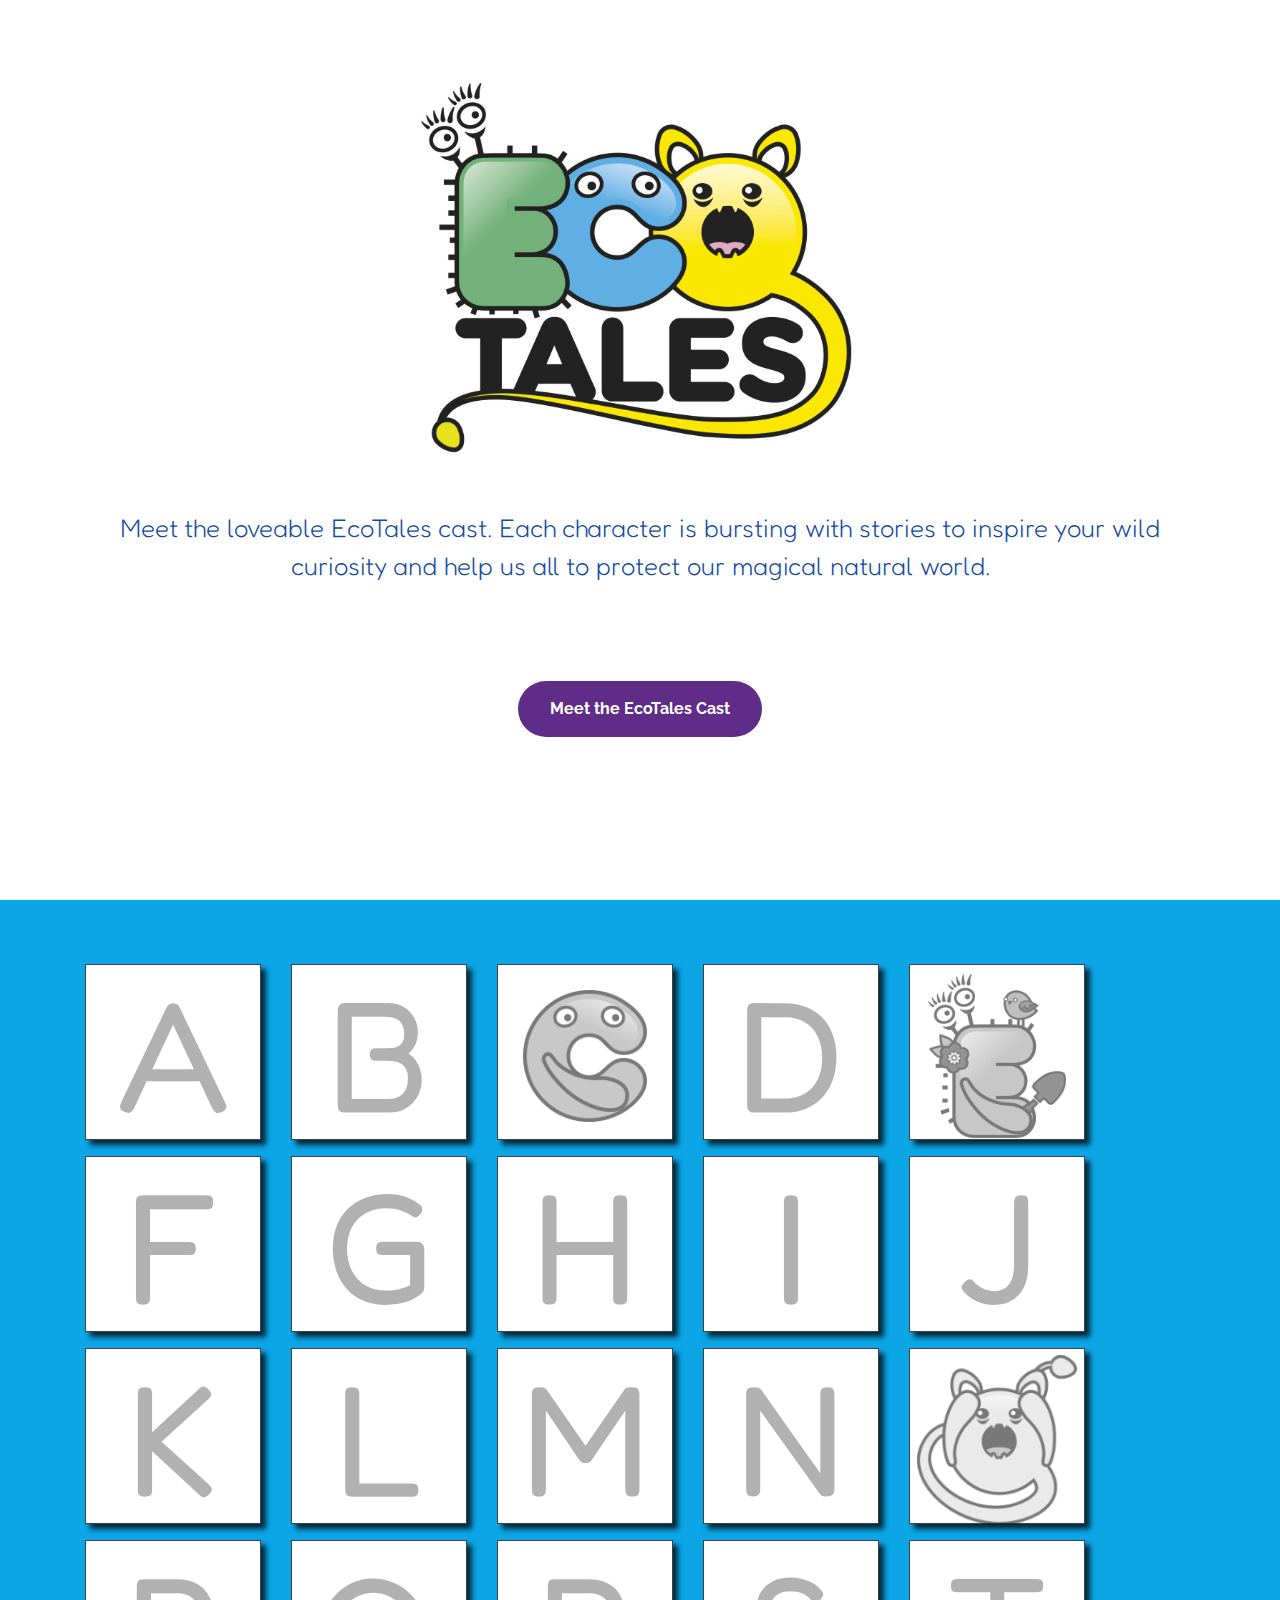
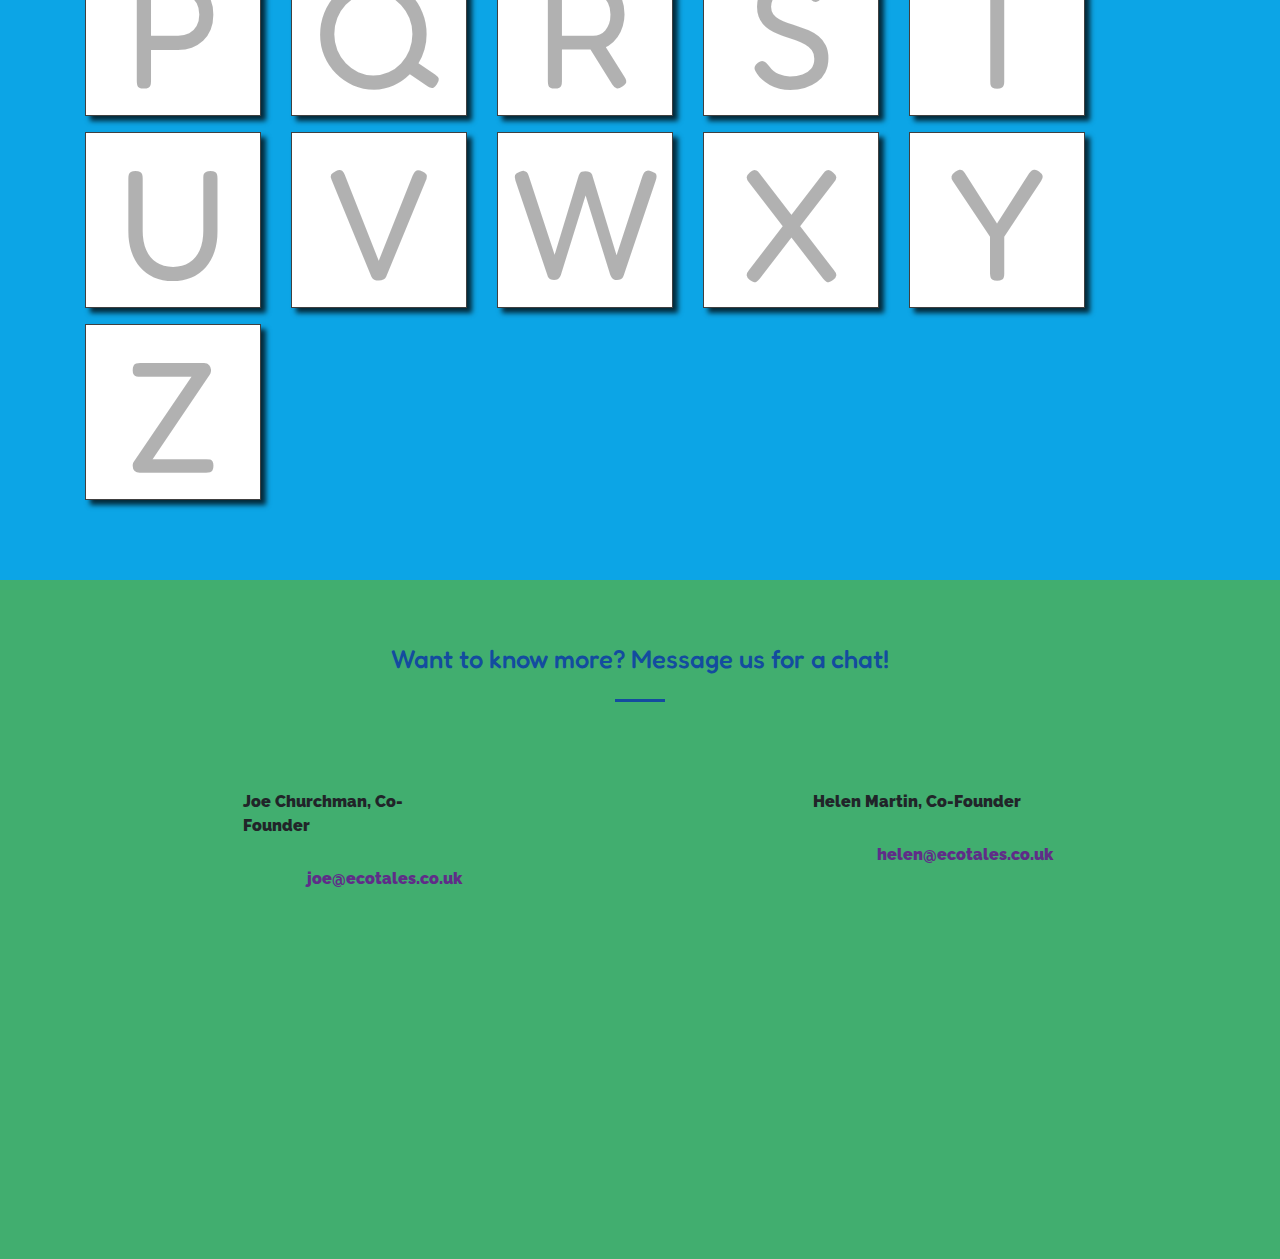
==== commit b5bcfe38: "e" ====
--- a/index.html
+++ b/index.html
@@ -54,7 +54,7 @@
             <img class="mast-logo-width" src="img/logo.jpg" />
           </div>
           <div class="col-lg-12 mx-auto">
-            <p class="headline text-faded mb-5 banner">Meet the loveable EcoTales cast! Each character is bursting with stories to inspire your wild curiosity and help us all to protect our magical natural world.</p>
+            <p class="headline text-faded mb-5 banner">Meet the loveable EcoTales cast. Each character is bursting with stories to inspire your wild curiosity and help us all to protect our magical natural world.</p>
             <a class="btn btn-primary btn-xl js-scroll-trigger" href="#cast">Meet the EcoTales Cast</a>
           </div>
         </div>
@@ -106,30 +106,28 @@
             <hr class="my-4">
           </div>
         </div>
-        <div class="row contact-padding">
-          <div class="col-lg-10 ml-auto">
-            <p>Joe Churchman, Co-Founder</p>
+        <div class="row">
+          <div class="col-sm-6">
+            <div class="contact">
+              <p>Joe Churchman, Co-Founder</p>
+              <div>
+                <i class="fa fa-envelope-o fa-3x mb-3 sr-contact contact-icon"></i></p>
+                <p class="contact-text">
+                  <a href="mailto:joe@ecotales.co.uk">joe@ecotales.co.uk</a>
+                </p>
+              </div>
+            </div>
           </div>
-        </div>
-        <div class="row">
-          <div class="col-lg-10 ml-auto">
-            <i class="fa fa-envelope-o fa-3x mb-3 sr-contact contact-icon"></i>
-            <p class="contact-text">
-              <a href="mailto:joe@ecotales.co.uk">joe@ecotales.co.uk</a>
-            </p>
-          </div>
-        </div>
-        <div class="row contact-padding">
-          <div class="col-lg-10 ml-auto">
-            <p>Helen Martin, Co-Founder</p>
-          </div>
-        </div>
-        <div class="row">
-          <div class="col-lg-10 ml-auto">
-            <i class="fa fa-envelope-o fa-3x mb-3 sr-contact contact-icon"></i>
-            <p class="contact-text">
-              <a href="mailto:helen@ecotales.co.uk">helen@ecotales.co.uk</a>
-            </p>
+          <div class="col-sm-6">
+            <div class="contact">
+              <p>Helen Martin, Co-Founder</p>
+              <div>
+                <i class="fa fa-envelope-o fa-3x mb-3 sr-contact contact-icon"></i>
+                <p class="contact-text">
+                  <a href="mailto:helen@ecotales.co.uk">helen@ecotales.co.uk</a>
+                </p>
+              </div>
+            </div>
           </div>
         </div>
         <div class="row social-icons">
--- a/css/creative.css
+++ b/css/creative.css
@@ -232,6 +232,9 @@
   }
   .character-description{
     font-size:1.6rem!important;
+  }
+  .contact{
+    margin:4rem auto 11rem auto!important;
   }
 }
 
@@ -427,7 +430,7 @@
   padding: .8rem 0 0 4rem;
 }
 .contact-padding{
-  padding-top:3rem;
+  padding-top:4rem;
 }
 .mast-logo-width{
   width:90%;
@@ -447,13 +450,17 @@
 }
 
 .social-icons{
-  padding-top:8rem;
+  padding:6rem 0 2rem 0;
 }
 .social-icons i{
   margin: 0 1rem;
 }
 #contact{
   padding-bottom:0;
+}
+.contact{
+  width:14rem;
+  margin:4rem 0 0 0;
 }
 .btn:hover{
   background:rgb(212,0,26)!important;
